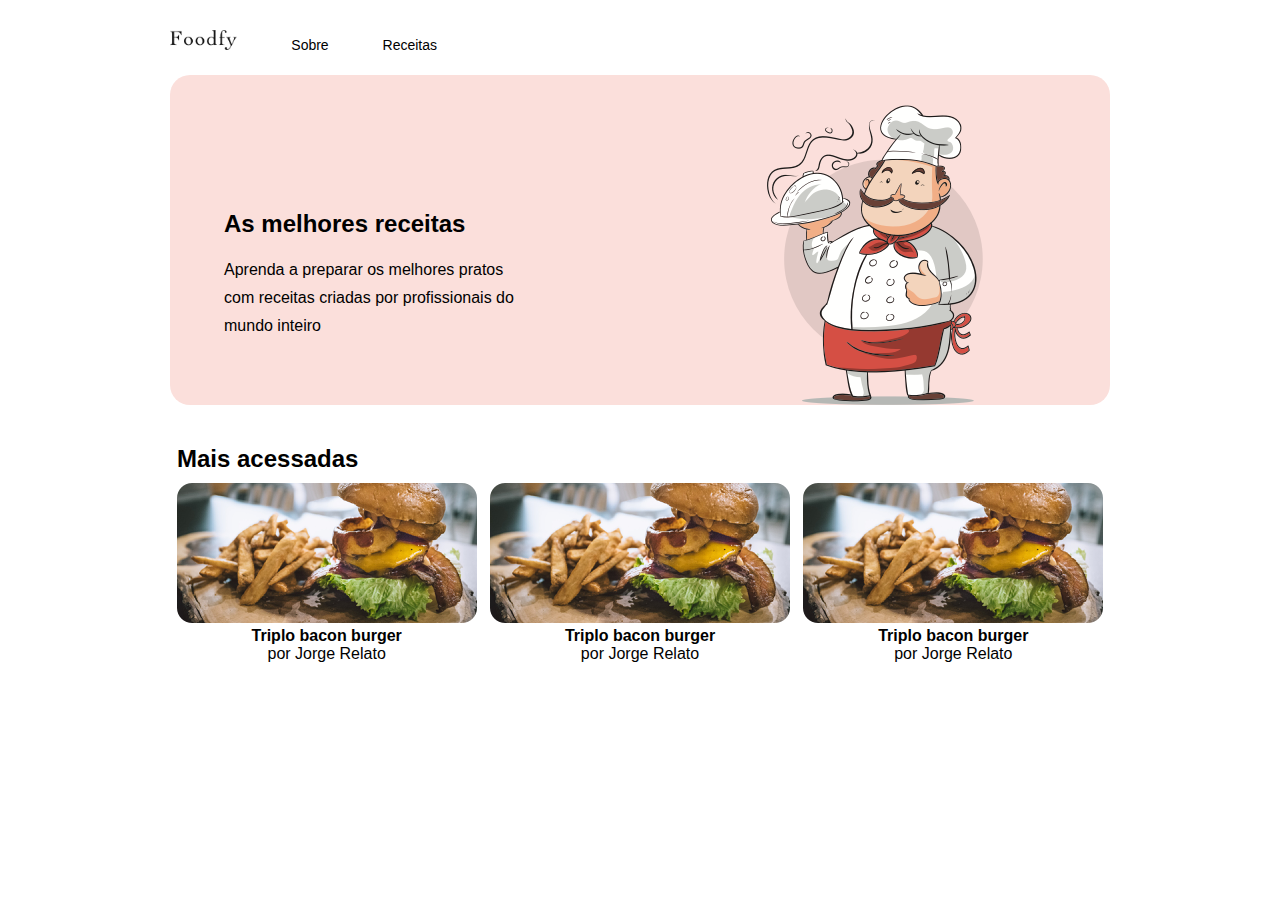
==== index.html @ a216704a "Criando index" ====
<!DOCTYPE html>
<html>

<head>
  <meta charset='utf-8'>
  <meta http-equiv='X-UA-Compatible' content='IE=edge'>
  <title>Foodfy</title>
  <meta name='viewport' content='width=device-width, initial-scale=1'>
  <link rel='stylesheet' type='text/css' media='screen' href='styles.css'>
  <script src='index.js'></script>
</head>

<body>
  <div id="wrapper">

    <section class="header">
      <div class="navbar">
        <div class="links">
          <a href="/" class="links logo">
            <img src="assets/logo.png">
          </a>
          <a href="#" class="links">Sobre</a>
          <a href="#" class="links">Receitas</a>
        </div>
      </div>
    </section>

    <section class="banner">
      <div class="banner__left">
        <div class="banner__slogan">
          <p>As melhores receitas</p>
        </div>
        <div class="banner__inner__slogan">
          <p>Aprenda a preparar os melhores pratos com receitas criadas por profissionais do mundo inteiro</p>
        </div>
      </div>

      <div class="banner__image">
        <img src="./assets/chef.png" alt="chef">
      </div>
    </section>

    <h2>Mais acessadas</h2>
    <section class="cardapio">

      <div class="receita">
        <div class="image__container">
          <img src="/assets/hamburguer.png" alt="">
        </div>
        <h4>Triplo bacon burger</h4>
        <p>por Jorge Relato</p>
      </div>

      <div class="receita">
        <div class="image__container">
          <img src="/assets/hamburguer.png" alt="">
        </div>
        <h4>Triplo bacon burger</h4>
        <p>por Jorge Relato</p>
      </div>

      <div class="receita">
        <div class="image__container">
          <img src="/assets/hamburguer.png" alt="">
        </div>
        <h4>Triplo bacon burger</h4>
        <p>por Jorge Relato</p>
      </div>

    </section>
  </div>


</body>

</html>
---- styles.css ----
* {
  font-family: Arial, Helvetica, sans-serif;
  margin: 0;
  padding: 0;
  border: 0;
}

body {
  text-align: center;
}

#wrapper {
  margin: auto auto;
  margin-top: 20px;
  width: 940px;
}

.header {
  height: 20px;
  width: inherit;
  margin-top: 20px;
  display: grid;
  text-align: left;
  vertical-align: middle;
  grid-template-columns: 2fr 1fr 1fr;
}

.links {
  padding-top: 10px;
  margin-left: 50px;
  padding-bottom: 10px;
  text-decoration: none;
  color: black;
  font-size: 14px;
}

.links .logo {
  margin-left: -50px;
}

.logo img {
  height: 20px;
}

.banner {
  margin-top: 35px;
  height: 330px;
  border-radius: 20px;
  background-color: #FBDFDB;
  display: grid;
  grid-template-columns: 1fr 1fr;
}

.banner__left {
  width: 300px;
  text-align: left;
  margin-top: 5vh;
  margin-left: 6vh;
}

.banner__left p {
  line-height: 28px;
}

.banner__slogan {
  font-size: 24px;
  margin-top: 10vh;
  font-weight: bold;
}

.banner__inner__slogan {
  font-size: 16px;
  margin-top: 2vh;
}

.banner__image img {
  margin-top: 30px;
  height: 300px;
}

h2 {
  margin: 40px 7px 10px;
  text-align: left;
}

.cardapio {
  display: grid;
  grid-template-columns: 1fr 1fr 1fr;
}
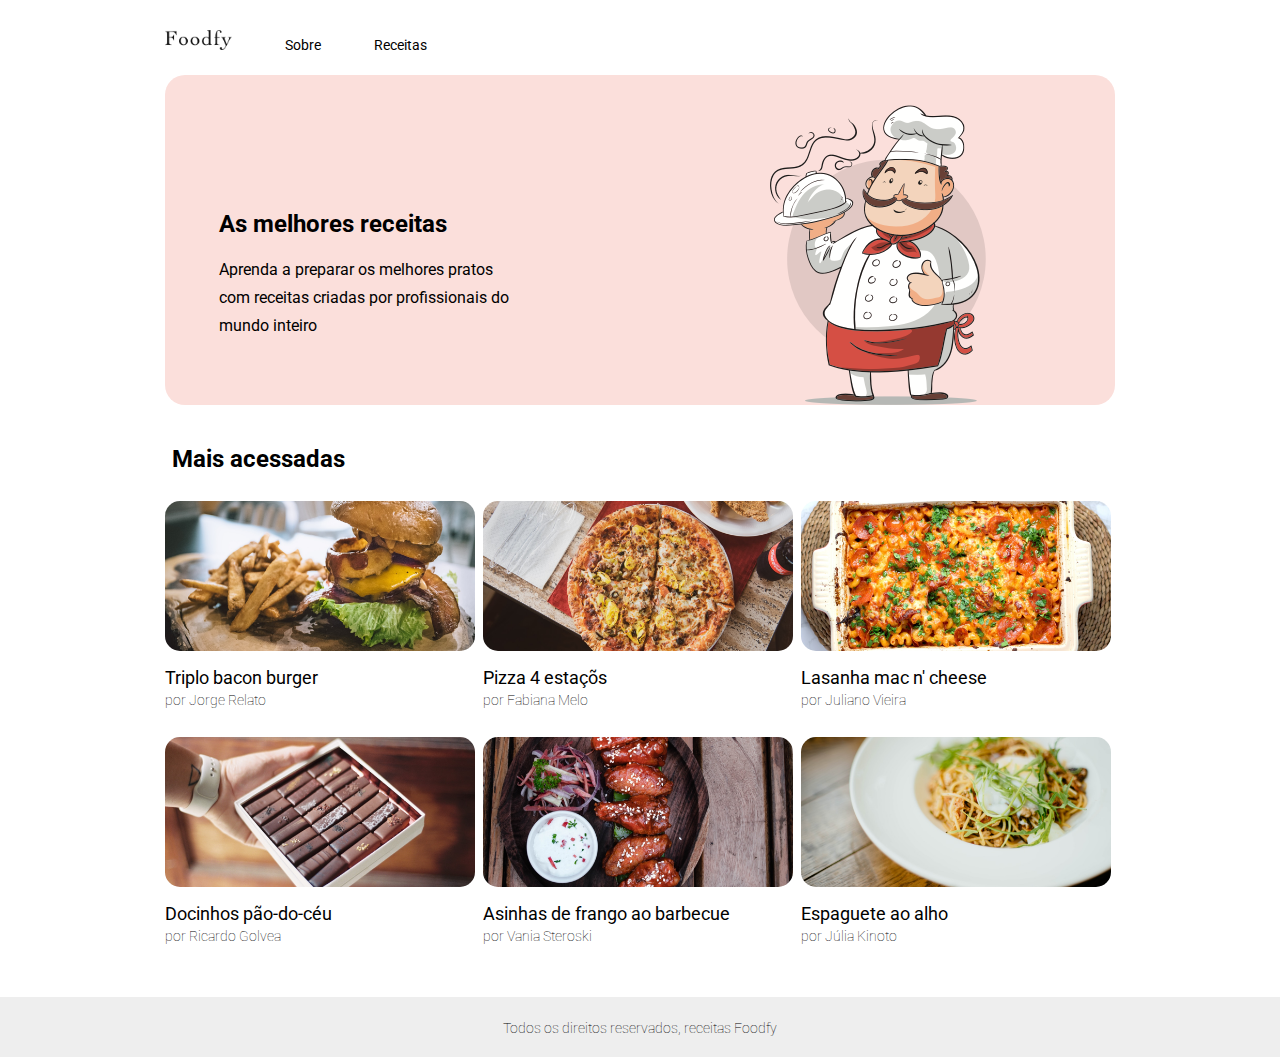
==== commit 3e83ae0a: "Modal e estilização da página inicial concluídos" ====
--- a/index.html
+++ b/index.html
@@ -7,7 +7,6 @@
   <title>Foodfy</title>
   <meta name='viewport' content='width=device-width, initial-scale=1'>
   <link rel='stylesheet' type='text/css' media='screen' href='styles.css'>
-  <script src='index.js'></script>
 </head>
 
 <body>
@@ -41,36 +40,90 @@
     </section>
 
     <h2>Mais acessadas</h2>
+
     <section class="cardapio">
 
-      <div class="receita">
+      <div class="receita" id="burger">
         <div class="image__container">
-          <img src="/assets/hamburguer.png" alt="">
+          <img src="/assets/burger.png" alt="">
         </div>
-        <h4>Triplo bacon burger</h4>
-        <p>por Jorge Relato</p>
+        <div class="receita__infos">
+          <h3>Triplo bacon burger</h3>
+          <p>por Jorge Relato</p>
+        </div>
       </div>
 
-      <div class="receita">
+      <div class="receita" id="pizza">
         <div class="image__container">
-          <img src="/assets/hamburguer.png" alt="">
+          <img src="/assets/pizza.png" alt="">
         </div>
-        <h4>Triplo bacon burger</h4>
-        <p>por Jorge Relato</p>
+        <div class="receita__infos">
+          <h3>Pizza 4 estaçõs</h3>
+          <p>por Fabiana Melo</p>
+        </div>
       </div>
 
-      <div class="receita">
+      <div class="receita" id="lasanha">
         <div class="image__container">
-          <img src="/assets/hamburguer.png" alt="">
+          <img src="/assets/lasanha.png" alt="">
         </div>
-        <h4>Triplo bacon burger</h4>
-        <p>por Jorge Relato</p>
+        <div class="receita__infos">
+          <h3>Lasanha mac n' cheese</h3>
+          <p>por Juliano Vieira</p>
+        </div>
+      </div>
+
+      <div class="receita" id="doce">
+        <div class="image__container">
+          <img src="/assets/doce.png" alt="">
+        </div>
+        <div class="receita__infos">
+          <h3>Docinhos pão-do-céu</h3>
+          <p>por Ricardo Golvea</p>
+        </div>
+      </div>
+
+      <div class="receita" id="asinhas">
+        <div class="image__container">
+          <img src="/assets/asinhas.png" alt="">
+        </div>
+        <div class="receita__infos">
+          <h3>Asinhas de frango ao barbecue</h3>
+          <p>por Vania Steroski</p>
+        </div>
+      </div>
+
+      <div class="receita" id="espaguete">
+        <div class="image__container">
+          <img src="/assets/espaguete.png" alt="">
+        </div>
+        <div class="receita__infos">
+          <h3>Espaguete ao alho</h3>
+          <p>por Júlia Kinoto</p>
+        </div>
       </div>
 
     </section>
+
   </div>
 
+  <div class="modal-overlay">
+    <div class="modal">
+      <div class="modal-content">
+        <img src="" alt="Foto">
+        <br />
+        <h3></h3>
+        <p></p>
+      </div>
+      <p class="close-modal">Fechar Modal</p>
+    </div>
+  </div>
 
+  <section class="footer">
+    <p>Todos os direitos reservados, receitas Foodfy</p>
+  </section>
+
+  <script src='index.js'></script>
 </body>
 
 </html>--- a/styles.css
+++ b/styles.css
@@ -1,5 +1,7 @@
+@import url('https://fonts.googleapis.com/css2?family=Roboto:wght@100;400;700&display=swap');
+
 * {
-  font-family: Arial, Helvetica, sans-serif;
+  font-family: 'Roboto', sans-serif;
   margin: 0;
   padding: 0;
   border: 0;
@@ -12,7 +14,7 @@
 #wrapper {
   margin: auto auto;
   margin-top: 20px;
-  width: 940px;
+  width: 950px;
 }
 
 .header {
@@ -84,6 +86,106 @@
 }
 
 .cardapio {
+  width: 940px;
   display: grid;
   grid-template-columns: 1fr 1fr 1fr;
+  gap: 8px;
+}
+
+.receita {
+  margin-top: 18px;
+  text-align: left;
+  line-height: 22px;
+}
+
+.receita img {
+  border-radius: 15px;
+  height: 150px;
+  width: 310px;
+  cursor: pointer;
+}
+
+.receita__infos h3 {
+  margin-top: 10px;
+  font-size: 18px;
+  font-weight: normal;
+}
+
+.receita__infos p {
+  font-weight: lighter;
+  font-size: 14px;
+}
+
+.footer {
+  text-align: center;
+  margin-top: 50px;
+  height: 60px;
+  background-color: #EEEEEE;
+}
+
+.footer p {
+  font-size: 14px;
+  font-weight: lighter;
+  padding: 23px 0 0;
+}
+
+
+/*====MODAL====*/
+.modal-overlay {
+  background-color: rgba(0,0,0,0.7);
+  width: 100%;
+  height: 100%;
+  position: fixed;
+  top: 0;
+  opacity: 0;
+  visibility: hidden;
+}
+
+.modal {
+  background-color: white;
+  width: 660px;
+  height: 413px;
+  border-radius: 15px;
+  margin: 5vh auto;
+  position: relative;
+  top: 15%;
+}
+
+.modal-content {
+  padding-top: 15px;
+  line-height: 28px;
+}
+
+.modal-content img {
+  width: 600px;
+  height: 200px;
+  object-fit: cover;
+  object-position: center center;
+  border-radius: 15px;
+}
+
+.modal-content h3 {
+  margin-top: 10px;
+  font-size: 24px;
+  line-height: 28px;
+  font-weight: normal;
+}
+
+.modal-content p {
+  margin-top: 8px;
+  line-height: 21px;
+  font-size: 18px;
+  color: #777777;
+}
+
+.close-modal {
+  margin-top: 70px;
+  font-size: 16px;
+  cursor: pointer;
+  color: #999999;
+}
+
+.modal-overlay.active {
+  opacity: 1;
+  visibility: visible;
 }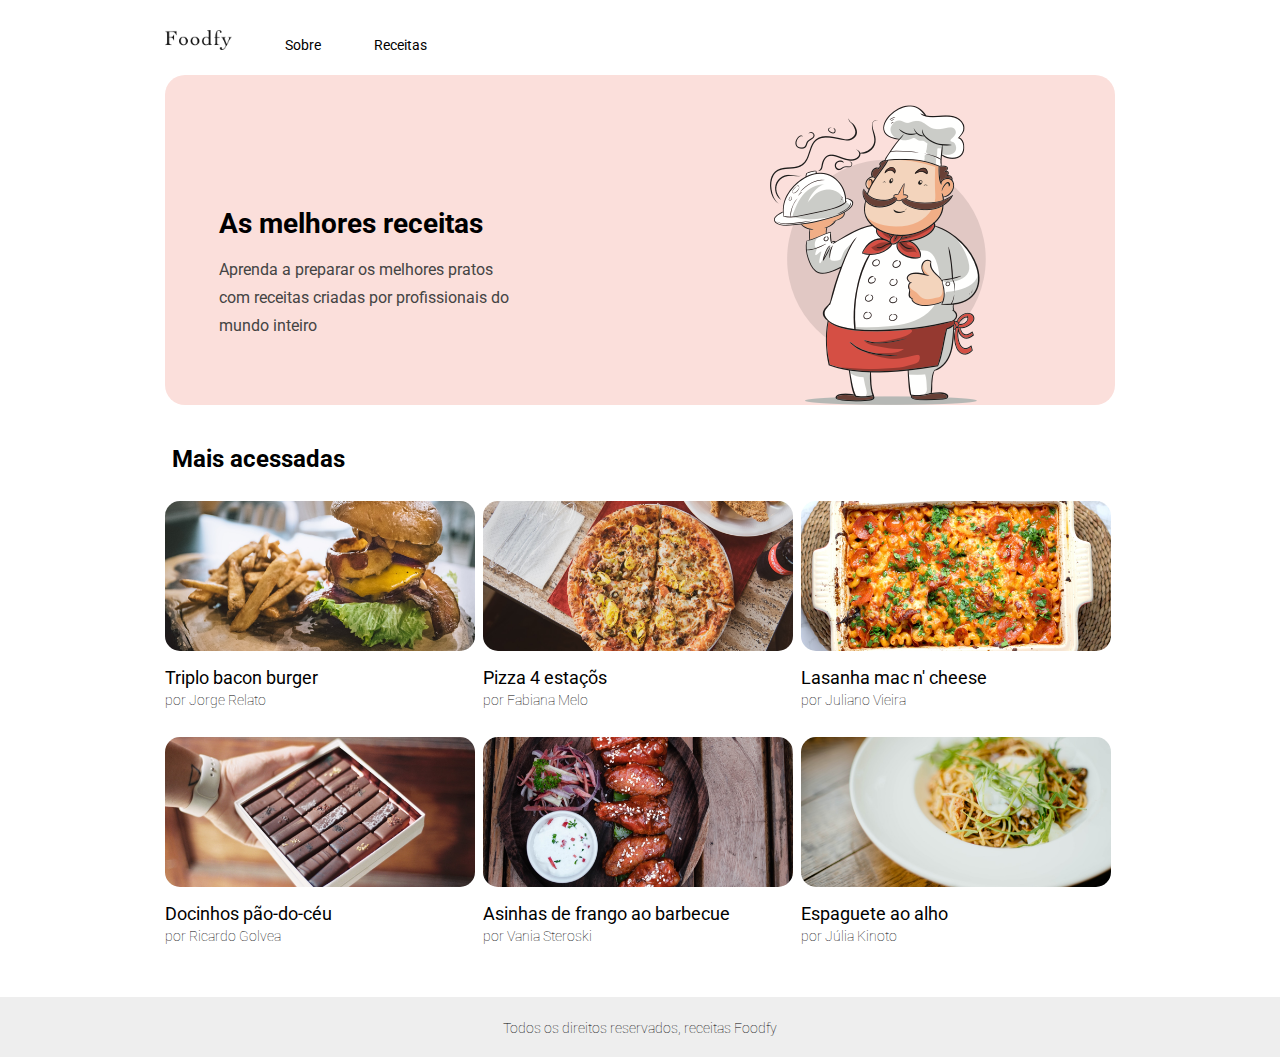
==== commit 16228d3b: "Cria e estiliza página "Sobre"" ====
--- a/index.html
+++ b/index.html
@@ -18,7 +18,7 @@
           <a href="/" class="links logo">
             <img src="assets/logo.png">
           </a>
-          <a href="#" class="links">Sobre</a>
+          <a href="sobre.html" class="links">Sobre</a>
           <a href="#" class="links">Receitas</a>
         </div>
       </div>
--- a/styles.css
+++ b/styles.css
@@ -65,12 +65,13 @@
 }
 
 .banner__slogan {
-  font-size: 24px;
+  font-size: 28px;
   margin-top: 10vh;
   font-weight: bold;
 }
 
 .banner__inner__slogan {
+  color: #444444;
   font-size: 16px;
   margin-top: 2vh;
 }
@@ -188,4 +189,28 @@
 .modal-overlay.active {
   opacity: 1;
   visibility: visible;
+}
+
+/*====sobre====*/
+
+.about {
+  max-width: 900px;
+  padding-top: 30px;
+  text-align: justify;
+  line-height: 24px;
+}
+
+.title h2 {
+  margin-top: 30px;
+  align-content: left;
+  font-size: 24px;
+}
+
+.title h3 {
+  margin-top: 18px;
+}
+
+.text {
+  color: #444444;
+  margin-top: 24px;
 }